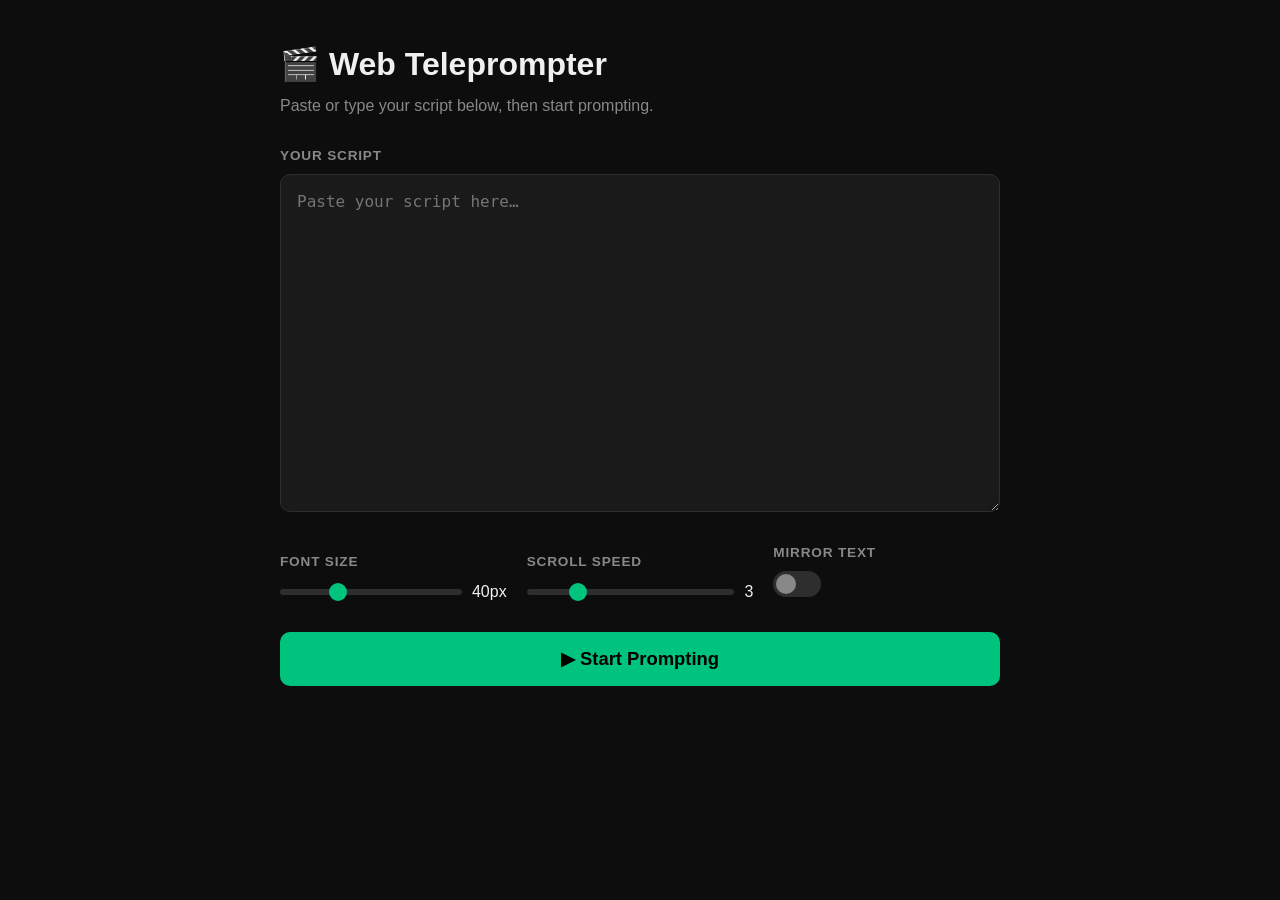
==== index.html @ 054d56eb "Add web teleprompter (HTML, CSS, JS) Agent-Logs-Url: https://github.com/sebastianmaniak/web-teleprom" ====
<!DOCTYPE html>
<html lang="en">
<head>
  <meta charset="UTF-8" />
  <meta name="viewport" content="width=device-width, initial-scale=1.0" />
  <title>Web Teleprompter</title>
  <link rel="stylesheet" href="style.css" />
</head>
<body>
  <!-- Setup screen -->
  <div id="setup-screen" class="screen active">
    <div class="setup-container">
      <h1>🎬 Web Teleprompter</h1>
      <p class="subtitle">Paste or type your script below, then start prompting.</p>

      <div class="form-group">
        <label for="script-input">Your Script</label>
        <textarea
          id="script-input"
          placeholder="Paste your script here…"
          rows="12"
          spellcheck="true"
        ></textarea>
      </div>

      <div class="controls-row">
        <div class="control-group">
          <label for="font-size-setup">Font Size</label>
          <div class="range-row">
            <input type="range" id="font-size-setup" min="16" max="96" value="40" step="2" />
            <span id="font-size-label">40px</span>
          </div>
        </div>

        <div class="control-group">
          <label for="speed-setup">Scroll Speed</label>
          <div class="range-row">
            <input type="range" id="speed-setup" min="1" max="10" value="3" step="1" />
            <span id="speed-label">3</span>
          </div>
        </div>

        <div class="control-group">
          <label for="mirror-setup">Mirror Text</label>
          <label class="toggle">
            <input type="checkbox" id="mirror-setup" />
            <span class="toggle-slider"></span>
          </label>
        </div>
      </div>

      <button id="start-btn" class="btn btn-primary btn-large">▶ Start Prompting</button>
    </div>
  </div>

  <!-- Prompter screen -->
  <div id="prompter-screen" class="screen">
    <div id="prompter-overlay">
      <!-- Top bar with controls -->
      <div id="controls-bar">
        <div class="bar-group">
          <button id="back-btn" class="bar-btn" title="Back to editor">✕ Exit</button>
        </div>

        <div class="bar-group bar-center">
          <button id="play-pause-btn" class="bar-btn bar-btn-primary" title="Play / Pause (Space)">
            ▶ Play
          </button>
        </div>

        <div class="bar-group bar-right">
          <label class="bar-label">Speed</label>
          <input type="range" id="speed-prompter" min="1" max="10" value="3" step="1" />
          <span id="speed-prompter-label">3</span>

          <label class="bar-label">Size</label>
          <input type="range" id="font-size-prompter" min="16" max="96" value="40" step="2" />
          <span id="font-size-prompter-label">40px</span>

          <button id="mirror-btn" class="bar-btn" title="Toggle mirror mode">⇔ Mirror</button>
          <button id="fullscreen-btn" class="bar-btn" title="Toggle fullscreen">⛶ Fullscreen</button>
        </div>
      </div>

      <!-- Focus guides -->
      <div class="focus-guide focus-guide-top"></div>
      <div class="focus-guide focus-guide-bottom"></div>
    </div>

    <!-- Scrolling text -->
    <div id="prompter-viewport">
      <div id="prompter-text"></div>
    </div>
  </div>

  <script src="app.js"></script>
</body>
</html>
---- style.css ----
/* ── Reset & base ── */
*, *::before, *::after {
  box-sizing: border-box;
  margin: 0;
  padding: 0;
}

:root {
  --bg: #0d0d0d;
  --surface: #1a1a1a;
  --border: #2e2e2e;
  --accent: #00c47d;
  --accent-hover: #00a868;
  --text: #f0f0f0;
  --text-muted: #888;
  --radius: 10px;
  --transition: 0.2s ease;
  --font-size-small: 0.78rem;
}

html, body {
  height: 100%;
  background: var(--bg);
  color: var(--text);
  font-family: -apple-system, BlinkMacSystemFont, "Segoe UI", Roboto, sans-serif;
  font-size: 16px;
  line-height: 1.5;
}

/* ── Screens ── */
.screen {
  display: none;
  width: 100%;
  min-height: 100%;
}
.screen.active {
  display: block;
}

/* ── Setup screen ── */
#setup-screen {
  display: flex;
  align-items: flex-start;
  justify-content: center;
  padding: 40px 16px 80px;
}
#setup-screen.active {
  display: flex;
}

.setup-container {
  width: 100%;
  max-width: 720px;
}

.setup-container h1 {
  font-size: 2rem;
  font-weight: 700;
  margin-bottom: 6px;
}

.subtitle {
  color: var(--text-muted);
  margin-bottom: 28px;
}

/* Form elements */
.form-group {
  margin-bottom: 24px;
}

.form-group label,
.control-group label:first-child {
  display: block;
  font-size: 0.85rem;
  font-weight: 600;
  text-transform: uppercase;
  letter-spacing: 0.06em;
  color: var(--text-muted);
  margin-bottom: 8px;
}

textarea#script-input {
  width: 100%;
  background: var(--surface);
  border: 1px solid var(--border);
  border-radius: var(--radius);
  color: var(--text);
  font-size: 1rem;
  line-height: 1.6;
  padding: 14px 16px;
  resize: vertical;
  outline: none;
  transition: border-color var(--transition);
}
textarea#script-input:focus {
  border-color: var(--accent);
}

/* Controls row */
.controls-row {
  display: flex;
  flex-wrap: wrap;
  gap: 20px;
  margin-bottom: 28px;
  align-items: flex-end;
}

.control-group {
  flex: 1;
  min-width: 160px;
}

.range-row {
  display: flex;
  align-items: center;
  gap: 10px;
}

input[type="range"] {
  -webkit-appearance: none;
  flex: 1;
  height: 6px;
  background: var(--border);
  border-radius: 3px;
  outline: none;
  cursor: pointer;
}
input[type="range"]::-webkit-slider-thumb {
  -webkit-appearance: none;
  width: 18px;
  height: 18px;
  border-radius: 50%;
  background: var(--accent);
  cursor: pointer;
  transition: background var(--transition);
}
input[type="range"]:hover::-webkit-slider-thumb {
  background: var(--accent-hover);
}
input[type="range"]::-moz-range-thumb {
  width: 18px;
  height: 18px;
  border: none;
  border-radius: 50%;
  background: var(--accent);
  cursor: pointer;
}

/* Toggle switch */
.toggle {
  position: relative;
  display: inline-block;
  width: 48px;
  height: 26px;
  cursor: pointer;
}
.toggle input {
  opacity: 0;
  width: 0;
  height: 0;
  position: absolute;
}
.toggle-slider {
  position: absolute;
  inset: 0;
  background: var(--border);
  border-radius: 26px;
  transition: background var(--transition);
}
.toggle-slider::before {
  content: "";
  position: absolute;
  left: 3px;
  top: 3px;
  width: 20px;
  height: 20px;
  background: var(--text-muted);
  border-radius: 50%;
  transition: transform var(--transition), background var(--transition);
}
.toggle input:checked + .toggle-slider {
  background: var(--accent);
}
.toggle input:checked + .toggle-slider::before {
  transform: translateX(22px);
  background: #fff;
}

/* Buttons */
.btn {
  display: inline-flex;
  align-items: center;
  justify-content: center;
  gap: 8px;
  border: none;
  border-radius: var(--radius);
  cursor: pointer;
  font-size: 1rem;
  font-weight: 600;
  transition: background var(--transition), opacity var(--transition);
  padding: 10px 20px;
}
.btn:active { opacity: 0.85; }

.btn-primary {
  background: var(--accent);
  color: #000;
}
.btn-primary:hover {
  background: var(--accent-hover);
}

.btn-large {
  width: 100%;
  padding: 16px;
  font-size: 1.15rem;
}

/* ── Prompter screen ── */
#prompter-screen {
  position: fixed;
  inset: 0;
  background: #000;
  overflow: hidden;
  cursor: none;
}
#prompter-screen.active {
  display: block;
}

/* The overlay sits on top and captures pointer events only on interactive elements */
#prompter-overlay {
  position: absolute;
  inset: 0;
  z-index: 10;
  pointer-events: none;
}

/* Controls bar */
#controls-bar {
  position: absolute;
  top: 0;
  left: 0;
  right: 0;
  display: flex;
  align-items: center;
  justify-content: space-between;
  padding: 10px 16px;
  background: rgba(0, 0, 0, 0.75);
  backdrop-filter: blur(6px);
  -webkit-backdrop-filter: blur(6px);
  border-bottom: 1px solid rgba(255,255,255,0.08);
  pointer-events: auto;
  gap: 12px;
  flex-wrap: wrap;
  transition: opacity 0.4s ease;
}
#controls-bar.hidden {
  opacity: 0;
  pointer-events: none;
}

.bar-group {
  display: flex;
  align-items: center;
  gap: 10px;
}
.bar-center { flex: 1; justify-content: center; }
.bar-right   { flex: 2; justify-content: flex-end; flex-wrap: wrap; }

.bar-label {
  font-size: var(--font-size-small);
  font-weight: 600;
  text-transform: uppercase;
  color: var(--text-muted);
  white-space: nowrap;
}

.bar-btn {
  background: rgba(255,255,255,0.1);
  color: var(--text);
  border: 1px solid rgba(255,255,255,0.15);
  border-radius: 6px;
  padding: 6px 14px;
  font-size: 0.9rem;
  font-weight: 600;
  cursor: pointer;
  white-space: nowrap;
  transition: background var(--transition);
}
.bar-btn:hover { background: rgba(255,255,255,0.2); }

.bar-btn-primary {
  background: var(--accent);
  color: #000;
  border-color: var(--accent);
  min-width: 110px;
}
.bar-btn-primary:hover { background: var(--accent-hover); }
.bar-btn-primary.paused {
  background: #e5a100;
  border-color: #e5a100;
}

/* Focus guides */
.focus-guide {
  position: absolute;
  left: 0;
  right: 0;
  height: 3px;
  background: linear-gradient(90deg, transparent, var(--accent), transparent);
  opacity: 0.55;
  pointer-events: none;
  z-index: 5;
}
.focus-guide-top    { top: 52px; }
.focus-guide-bottom { bottom: 0; }

/* Viewport */
#prompter-viewport {
  position: absolute;
  inset: 0;
  overflow: hidden;
}

#prompter-text {
  padding: 60vh 10vw;
  font-size: 40px;
  line-height: 1.65;
  color: #fff;
  white-space: pre-wrap;
  word-break: break-word;
  user-select: none;
  will-change: transform;
}

#prompter-text.mirrored {
  transform: scaleX(-1);
}

/* Keyboard shortcut hint */
#shortcut-hint {
  position: absolute;
  bottom: 18px;
  left: 50%;
  transform: translateX(-50%);
  font-size: var(--font-size-small);
  color: rgba(255,255,255,0.3);
  pointer-events: none;
  z-index: 10;
  white-space: nowrap;
}

/* Cursor visibility on hover over controls */
#prompter-screen #controls-bar * {
  cursor: pointer;
}

/* ── Utility ── */
.hidden { display: none !important; }

/* ── Responsive ── */
@media (max-width: 600px) {
  .setup-container h1 { font-size: 1.5rem; }
  .controls-row { flex-direction: column; }
  .bar-right { gap: 6px; }
  #prompter-text { padding: 55vh 5vw; }
}
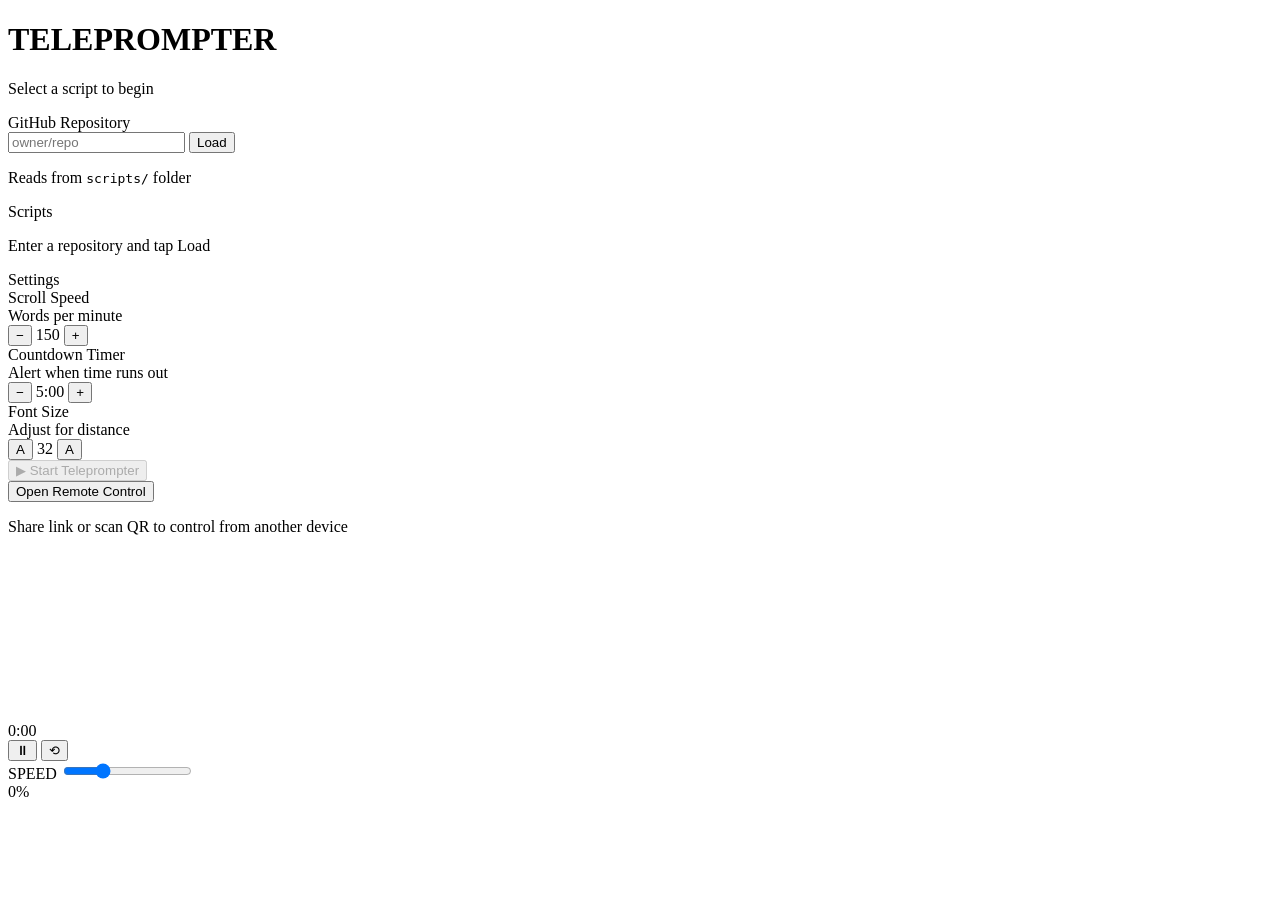
==== commit 0a45ded3: "feat: scaffold project with HTML shells and placeholder modules Co-Authored-By: Claude Sonnet 4.6 <n" ====
--- a/index.html
+++ b/index.html
@@ -1,98 +1,111 @@
 <!DOCTYPE html>
 <html lang="en">
 <head>
-  <meta charset="UTF-8" />
-  <meta name="viewport" content="width=device-width, initial-scale=1.0" />
-  <title>Web Teleprompter</title>
-  <link rel="stylesheet" href="style.css" />
+    <meta charset="UTF-8">
+    <meta name="viewport" content="width=device-width, initial-scale=1.0, maximum-scale=1.0, user-scalable=no">
+    <title>Teleprompter</title>
+    <link rel="stylesheet" href="css/style.css">
 </head>
 <body>
-  <!-- Setup screen -->
-  <div id="setup-screen" class="screen active">
-    <div class="setup-container">
-      <h1>🎬 Web Teleprompter</h1>
-      <p class="subtitle">Paste or type your script below, then start prompting.</p>
+    <!-- Screen 1: Script Selection & Setup -->
+    <div id="selection-screen" class="screen active">
+        <div class="selection-container">
+            <h1 class="app-title">TELEPROMPTER</h1>
+            <p class="app-subtitle">Select a script to begin</p>
 
-      <div class="form-group">
-        <label for="script-input">Your Script</label>
-        <textarea
-          id="script-input"
-          placeholder="Paste your script here…"
-          rows="12"
-          spellcheck="true"
-        ></textarea>
-      </div>
+            <div class="config-section">
+                <label class="config-label">GitHub Repository</label>
+                <div class="repo-input-row">
+                    <input type="text" id="repo-input" class="repo-input" placeholder="owner/repo">
+                    <button id="load-btn" class="btn-load">Load</button>
+                </div>
+                <p class="config-hint">Reads from <code>scripts/</code> folder</p>
+            </div>
 
-      <div class="controls-row">
-        <div class="control-group">
-          <label for="font-size-setup">Font Size</label>
-          <div class="range-row">
-            <input type="range" id="font-size-setup" min="16" max="96" value="40" step="2" />
-            <span id="font-size-label">40px</span>
-          </div>
+            <div id="script-list-section" class="script-list-section">
+                <label class="config-label">Scripts</label>
+                <div id="script-list" class="script-list">
+                    <p class="empty-message" id="empty-message">Enter a repository and tap Load</p>
+                </div>
+            </div>
+
+            <div class="settings-section">
+                <label class="config-label">Settings</label>
+
+                <div class="setting-row">
+                    <div class="setting-info">
+                        <div class="setting-name">Scroll Speed</div>
+                        <div class="setting-hint">Words per minute</div>
+                    </div>
+                    <div class="setting-control">
+                        <button class="btn-adjust" data-setting="speed" data-dir="-1">&#8722;</button>
+                        <span class="setting-value" id="speed-value">150</span>
+                        <button class="btn-adjust" data-setting="speed" data-dir="1">+</button>
+                    </div>
+                </div>
+
+                <div class="setting-row">
+                    <div class="setting-info">
+                        <div class="setting-name">Countdown Timer</div>
+                        <div class="setting-hint">Alert when time runs out</div>
+                    </div>
+                    <div class="setting-control">
+                        <button class="btn-adjust" data-setting="timer" data-dir="-1">&#8722;</button>
+                        <span class="setting-value" id="timer-value">5:00</span>
+                        <button class="btn-adjust" data-setting="timer" data-dir="1">+</button>
+                    </div>
+                </div>
+
+                <div class="setting-row">
+                    <div class="setting-info">
+                        <div class="setting-name">Font Size</div>
+                        <div class="setting-hint">Adjust for distance</div>
+                    </div>
+                    <div class="setting-control">
+                        <button class="btn-adjust" data-setting="fontSize" data-dir="-1">A</button>
+                        <span class="setting-value" id="fontSize-value">32</span>
+                        <button class="btn-adjust" data-setting="fontSize" data-dir="1">A</button>
+                    </div>
+                </div>
+            </div>
+
+            <button id="start-btn" class="btn-start" disabled>&#9654; Start Teleprompter</button>
+
+            <div class="remote-section">
+                <button id="remote-link-btn" class="btn-remote">Open Remote Control</button>
+                <p class="config-hint">Share link or scan QR to control from another device</p>
+                <canvas id="qr-canvas" class="qr-canvas hidden"></canvas>
+                <p id="room-code-display" class="room-code hidden"></p>
+            </div>
+        </div>
+    </div>
+
+    <!-- Screen 2: Teleprompter View -->
+    <div id="teleprompter-screen" class="screen">
+        <div id="timer-display" class="timer-display">0:00</div>
+        <div class="guide-line"></div>
+        <div class="fade-top"></div>
+        <div class="fade-bottom"></div>
+
+        <div id="text-container" class="text-container">
+            <div id="text-content" class="text-content"></div>
         </div>
 
-        <div class="control-group">
-          <label for="speed-setup">Scroll Speed</label>
-          <div class="range-row">
-            <input type="range" id="speed-setup" min="1" max="10" value="3" step="1" />
-            <span id="speed-label">3</span>
-          </div>
+        <div id="control-bar" class="control-bar">
+            <div class="control-left">
+                <button id="play-pause-btn" class="btn-control">&#9208;</button>
+                <button id="restart-btn" class="btn-control">&#10226;</button>
+            </div>
+            <div class="control-center">
+                <label class="speed-label">SPEED</label>
+                <input type="range" id="speed-slider" class="speed-slider" min="50" max="400" value="150">
+            </div>
+            <div class="control-right">
+                <span id="progress-display" class="progress-display">0%</span>
+            </div>
         </div>
-
-        <div class="control-group">
-          <label for="mirror-setup">Mirror Text</label>
-          <label class="toggle">
-            <input type="checkbox" id="mirror-setup" />
-            <span class="toggle-slider"></span>
-          </label>
-        </div>
-      </div>
-
-      <button id="start-btn" class="btn btn-primary btn-large">▶ Start Prompting</button>
-    </div>
-  </div>
-
-  <!-- Prompter screen -->
-  <div id="prompter-screen" class="screen">
-    <div id="prompter-overlay">
-      <!-- Top bar with controls -->
-      <div id="controls-bar">
-        <div class="bar-group">
-          <button id="back-btn" class="bar-btn" title="Back to editor">✕ Exit</button>
-        </div>
-
-        <div class="bar-group bar-center">
-          <button id="play-pause-btn" class="bar-btn bar-btn-primary" title="Play / Pause (Space)">
-            ▶ Play
-          </button>
-        </div>
-
-        <div class="bar-group bar-right">
-          <label class="bar-label">Speed</label>
-          <input type="range" id="speed-prompter" min="1" max="10" value="3" step="1" />
-          <span id="speed-prompter-label">3</span>
-
-          <label class="bar-label">Size</label>
-          <input type="range" id="font-size-prompter" min="16" max="96" value="40" step="2" />
-          <span id="font-size-prompter-label">40px</span>
-
-          <button id="mirror-btn" class="bar-btn" title="Toggle mirror mode">⇔ Mirror</button>
-          <button id="fullscreen-btn" class="bar-btn" title="Toggle fullscreen">⛶ Fullscreen</button>
-        </div>
-      </div>
-
-      <!-- Focus guides -->
-      <div class="focus-guide focus-guide-top"></div>
-      <div class="focus-guide focus-guide-bottom"></div>
     </div>
 
-    <!-- Scrolling text -->
-    <div id="prompter-viewport">
-      <div id="prompter-text"></div>
-    </div>
-  </div>
-
-  <script src="app.js"></script>
+    <script type="module" src="js/app.js"></script>
 </body>
 </html>
